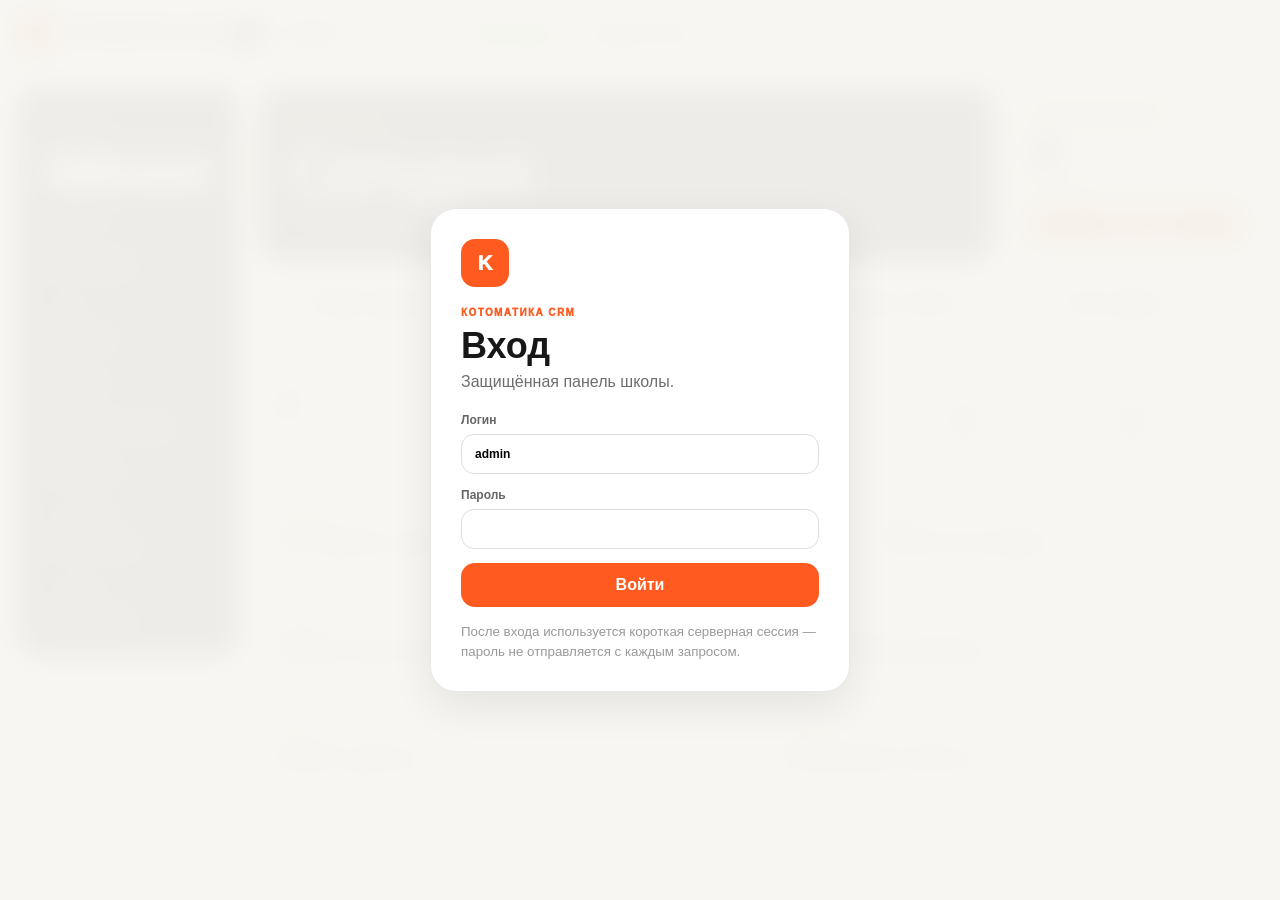
==== reset-cache.html @ a515c2c9 "Add files via upload" ====
<!doctype html><html lang="ru"><head><meta charset="utf-8"><meta name="viewport" content="width=device-width,initial-scale=1"><title>КОТОМАТИКА CRM — обновление</title><style>body{font-family:Arial,sans-serif;background:#f7f6f2;margin:0;min-height:100vh;display:grid;place-items:center}.c{width:min(420px,calc(100% - 40px));background:#fff;border:1px solid #e7e3dc;border-radius:24px;padding:28px;text-align:center;box-shadow:0 16px 50px rgba(0,0,0,.08)}.l{width:52px;height:52px;border-radius:16px;background:#ff5a12;color:#fff;display:grid;place-items:center;margin:0 auto 16px;font-weight:900;font-size:22px}p{color:#777;line-height:1.5}</style></head><body><div class="c"><div class="l">К</div><h2>Обновляю CRM…</h2><p id="m">Очищаю старый кэш.</p></div><script>(async()=>{try{if('serviceWorker'in navigator){const r=await navigator.serviceWorker.getRegistrations();await Promise.all(r.map(x=>x.unregister()))}if('caches'in window){const k=await caches.keys();await Promise.all(k.map(x=>caches.delete(x)))}sessionStorage.removeItem('kotomatika_crm_session_v1');document.getElementById('m').textContent='Готово. Открываю новую версию…';setTimeout(()=>location.replace('./?v=master12&fresh='+Date.now()),700)}catch(e){setTimeout(()=>location.replace('./?v=master12&fresh='+Date.now()),900)}})()</script></body></html>
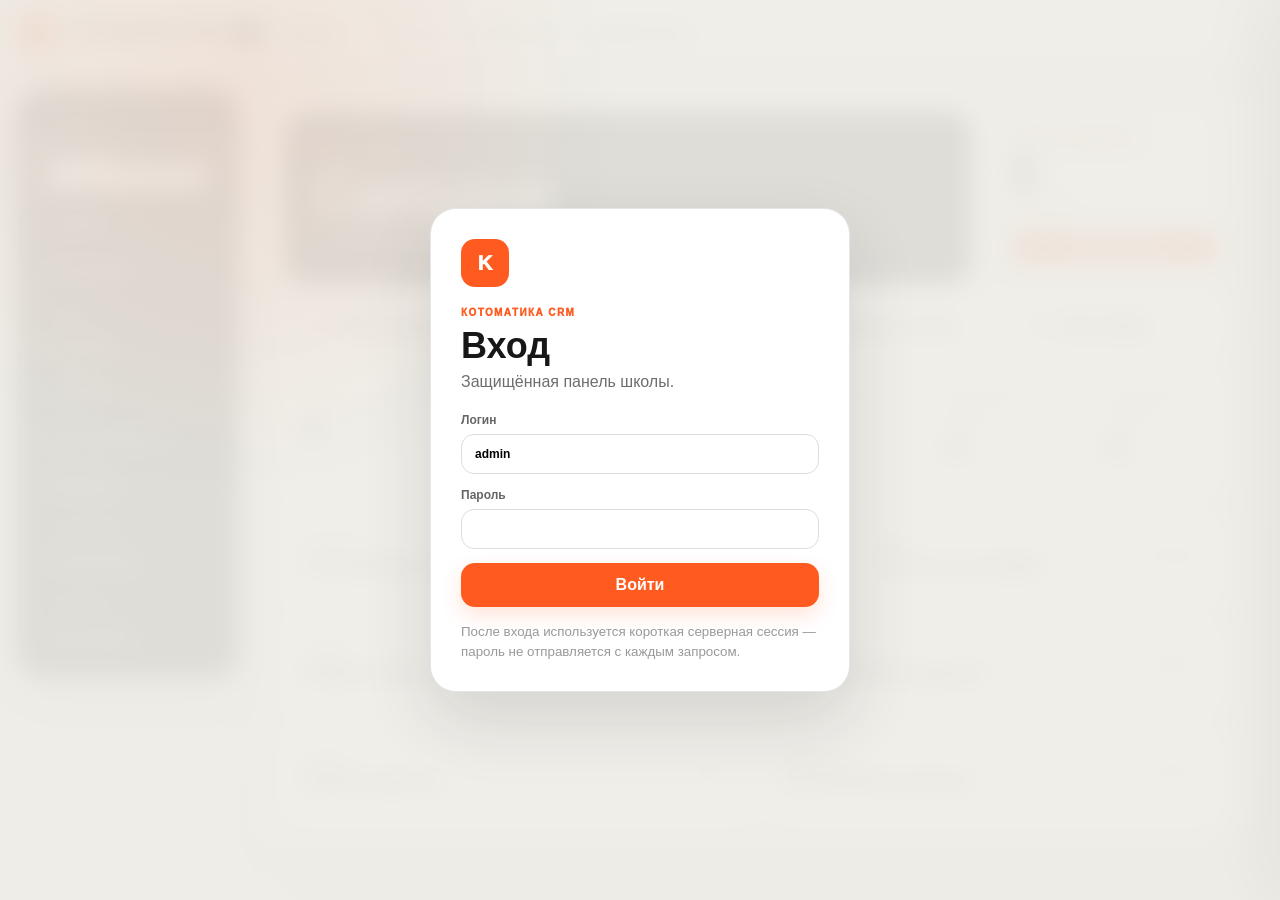
==== commit 69645d07: "Add files via upload" ====
--- a/reset-cache.html
+++ b/reset-cache.html
@@ -1 +1 @@
-<!doctype html><html lang="ru"><head><meta charset="utf-8"><meta name="viewport" content="width=device-width,initial-scale=1"><title>КОТОМАТИКА CRM — обновление</title><style>body{font-family:Arial,sans-serif;background:#f7f6f2;margin:0;min-height:100vh;display:grid;place-items:center}.c{width:min(420px,calc(100% - 40px));background:#fff;border:1px solid #e7e3dc;border-radius:24px;padding:28px;text-align:center;box-shadow:0 16px 50px rgba(0,0,0,.08)}.l{width:52px;height:52px;border-radius:16px;background:#ff5a12;color:#fff;display:grid;place-items:center;margin:0 auto 16px;font-weight:900;font-size:22px}p{color:#777;line-height:1.5}</style></head><body><div class="c"><div class="l">К</div><h2>Обновляю CRM…</h2><p id="m">Очищаю старый кэш.</p></div><script>(async()=>{try{if('serviceWorker'in navigator){const r=await navigator.serviceWorker.getRegistrations();await Promise.all(r.map(x=>x.unregister()))}if('caches'in window){const k=await caches.keys();await Promise.all(k.map(x=>caches.delete(x)))}sessionStorage.removeItem('kotomatika_crm_session_v1');document.getElementById('m').textContent='Готово. Открываю новую версию…';setTimeout(()=>location.replace('./?v=master12&fresh='+Date.now()),700)}catch(e){setTimeout(()=>location.replace('./?v=master12&fresh='+Date.now()),900)}})()</script></body></html>
+<!doctype html><html lang="ru"><head><meta charset="utf-8"><meta name="viewport" content="width=device-width,initial-scale=1"><title>КОТОМАТИКА CRM — обновление</title><style>body{font-family:Arial,sans-serif;background:#f7f6f2;margin:0;min-height:100vh;display:grid;place-items:center}.c{width:min(420px,calc(100% - 40px));background:#fff;border:1px solid #e7e3dc;border-radius:24px;padding:28px;text-align:center;box-shadow:0 16px 50px rgba(0,0,0,.08)}.l{width:52px;height:52px;border-radius:16px;background:#ff5a12;color:#fff;display:grid;place-items:center;margin:0 auto 16px;font-weight:900;font-size:22px}p{color:#777;line-height:1.5}</style></head><body><div class="c"><div class="l">К</div><h2>Обновляю CRM…</h2><p id="m">Очищаю старый кэш.</p></div><script>(async()=>{try{if('serviceWorker'in navigator){const r=await navigator.serviceWorker.getRegistrations();await Promise.all(r.map(x=>x.unregister()))}if('caches'in window){const k=await caches.keys();await Promise.all(k.map(x=>caches.delete(x)))}sessionStorage.removeItem('kotomatika_crm_session_v1');document.getElementById('m').textContent='Готово. Открываю новую версию…';setTimeout(()=>location.replace('./?v=master19&fresh='+Date.now()),700)}catch(e){setTimeout(()=>location.replace('./?v=master19&fresh='+Date.now()),900)}})()</script></body></html>
